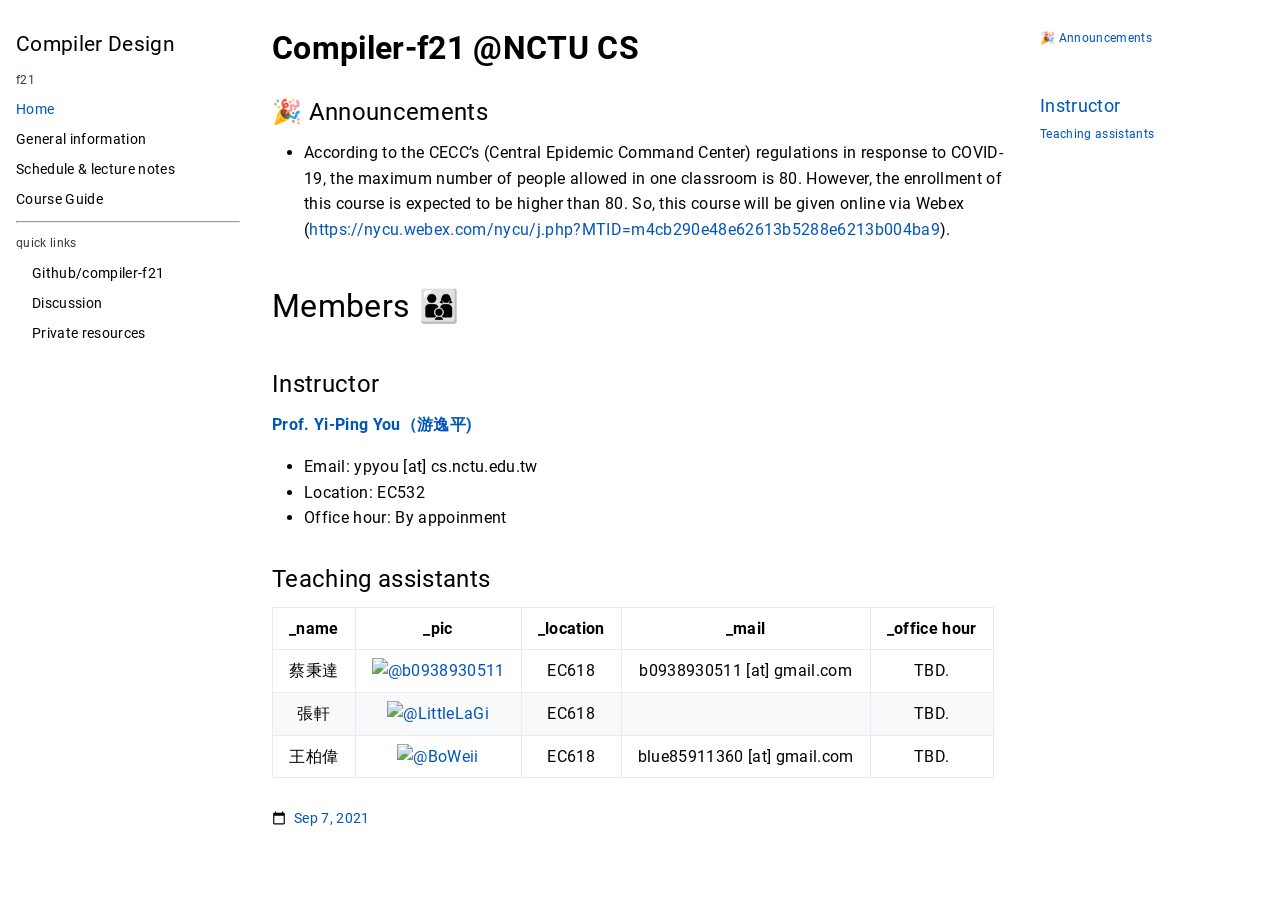
==== index.html @ fcc19ae1 ":robot:  2021-09-13 07:08:56 PM" ====
<!doctype html><html lang=en>
<head>
<meta name=generator content="Hugo 0.88.1">
<meta charset=utf-8>
<meta name=viewport content="width=device-width,initial-scale=1">
<meta name=description content="Home"><meta property="og:title" content="Home">
<meta property="og:description" content>
<meta property="og:type" content="website">
<meta property="og:url" content="https://compiler-f21.github.io/">
<title>Home | Compiler Design</title>
<link rel=icon href=/favicon.png type=image/x-icon>
<link rel=stylesheet href=/book.min.0258f1cdd9d6166f4c613facd237db2da0faf7b28d9a75de81474d463368a882.css integrity="sha256-AljxzdnWFm9MYT+s0jfbLaD697KNmnXegUdNRjNoqII=">
<link rel=alternate type=application/rss+xml href=https://compiler-f21.github.io/index.xml title="Compiler Design">
<script type=text/javascript>var gaJsHost="https:"==document.location.protocol?"https://ssl.":"http://www.";document.write(unescape("%3Cscript src='"+gaJsHost+"google-analytics.com/ga.js' type='text/javascript'%3E%3C/script%3E"))</script>
<script type=text/javascript>try{var pageTracker=_gat._getTracker("UA-392011-7");pageTracker._trackPageview()}catch(a){}</script>
</head>
<body>
<input type=checkbox class=hidden id=menu-control>
<main class="container flex">
<aside class=book-menu>
<nav>
<h2 class=book-brand>
<a href=/><span>Compiler Design</span>
</a>
</h2>
<ul>
<li>
<h5 class=dim-title>f21</h5>
</li>
<li><a href=/ class=active>Home</a></li>
<li><a href=/docs/syllabus/>General information</a></li>
<li><a href=/docs/schedule/>Schedule & lecture notes</a></li>
<li><a href=/docs/guide/>Course Guide</a></li>
</ul>
<hr>
<ul>
<li>
<h5 class=dim-title>quick links</h5>
<ul>
<li><a target=_blank href=https://github.com/compiler-f21>Github/compiler-f21</a></li>
<li><a target=_blank href=https://github.com/compiler-f21/discussion>Discussion</a></li>
<li><a target=_blank href=https://github.com/compiler-f21/private>Private resources</a></li>
</ul>
</li>
</ul>
</nav>
<script>(function(){var a=document.querySelector("aside.book-menu nav");addEventListener("beforeunload",function(b){localStorage.setItem("menu.scrollTop",a.scrollTop)}),a.scrollTop=localStorage.getItem("menu.scrollTop")})()</script>
</aside>
<div class=book-page>
<header class=book-header>
<div class="flex align-center justify-between">
<label for=menu-control>
<img src=/svg/menu.svg class=book-icon alt=Menu>
</label>
<strong>Home</strong>
<label for=toc-control>
<img src=/svg/toc.svg class=book-icon alt="Table of Contents">
</label>
</div>
<input type=checkbox class=hidden id=toc-control>
<aside class="hidden clearfix">
<nav id=TableOfContents>
<ul>
<li><a href=#-announcements>🎉 Announcements</a></li>
</ul>
<ul>
<li><a href=#h2-idprof-title-instructorh2><h2 id=prof-title> Instructor</h2></a></li>
<li><a href=#teaching-assistants>Teaching assistants</a></li>
</ul>
</nav>
</aside>
</header>
<article class=markdown><h1 id=compiler-f21-nctu-cs><strong>Compiler-f21 @NCTU CS</strong></h1>
<h2 id=-announcements>🎉 Announcements</h2>
<ul>
<li>According to the CECC’s (Central Epidemic Command Center) regulations in response to COVID-19, the maximum number of people allowed in one classroom is 80. However, the enrollment of this course is expected to be higher than 80. So, this course will be given online via Webex (<a href="https://nycu.webex.com/nycu/j.php?MTID=m4cb290e48e62613b5288e6213b004ba9">https://nycu.webex.com/nycu/j.php?MTID=m4cb290e48e62613b5288e6213b004ba9</a>).</li>
</ul>
<h1 id=members->Members 👨‍👩‍👦</h1>
<h2 id=h2-idprof-title-instructorh2><h2 id=prof-title> Instructor</h2></h2>
<p><strong><a id=prof-name target=_blank href=http://www.cs.nctu.edu.tw/~ypyou/>Prof. Yi-Ping You（游逸平)</a></strong></p>
<ul>
<li>Email: ypyou [at] cs.nctu.edu.tw</li>
<li>Location: EC532</li>
<li>Office hour: By appoinment</li>
</ul>
<h2 id=teaching-assistants>Teaching assistants</h2>
<table>
<thead>
<tr>
<th style=text-align:center>_name</th>
<th style=text-align:center>_pic</th>
<th style=text-align:center>_location</th>
<th style=text-align:center>_mail</th>
<th style=text-align:center>_office hour</th>
</tr>
</thead>
<tbody>
<tr>
<td style=text-align:center>蔡秉達</td>
<td style=text-align:center><a target=_blank href=https://github.com/b0938930511><img class=avatar width=50 alt=@b0938930511 src="https://avatars2.githubusercontent.com/u/45251297?s=96&v=4"></a></td>
<td style=text-align:center>EC618</td>
<td style=text-align:center>b0938930511 [at] gmail.com</td>
<td style=text-align:center>TBD.</td>
</tr>
<tr>
<td style=text-align:center>張軒</td>
<td style=text-align:center><a target=_blank href=https://github.com/LittleLaGi><img class=avatar width=50 alt=@LittleLaGi src="https://avatars2.githubusercontent.com/u/36816203?s=96&v=4"></a></td>
<td style=text-align:center>EC618</td>
<td style=text-align:center></td>
<td style=text-align:center>TBD.</td>
</tr>
<tr>
<td style=text-align:center>王柏偉</td>
<td style=text-align:center><a target=_blank href=https://github.com/BoWeii><img class=avatar width=50 alt=@BoWeii src="https://avatars2.githubusercontent.com/u/47877269?s=96&v=4"></a></td>
<td style=text-align:center>EC618</td>
<td style=text-align:center>blue85911360 [at] gmail.com</td>
<td style=text-align:center>TBD.</td>
</tr>
</tbody>
</table>
</article>
<footer class=book-footer>
<div class="flex justify-between">
<div>
<a class="flex align-center" href=https://github.com/compiler-f21/website/commit/cf876aaf8ef750c0e88a9eeb818fc512503391a4 title="Last modified by Yi-Ping You | Sep 7, 2021" target=_blank rel=noopener>
<img src=/svg/calendar.svg class=book-icon alt=Calendar>
<span>Sep 7, 2021</span>
</a>
</div>
</div>
<div class=book-comments>
</div>
</footer>
</div>
<aside class=book-toc>
<nav id=TableOfContents>
<ul>
<li><a href=#-announcements>🎉 Announcements</a></li>
</ul>
<ul>
<li><a href=#h2-idprof-title-instructorh2><h2 id=prof-title> Instructor</h2></a></li>
<li><a href=#teaching-assistants>Teaching assistants</a></li>
</ul>
</nav>
</aside>
</main>
</body>
</html>
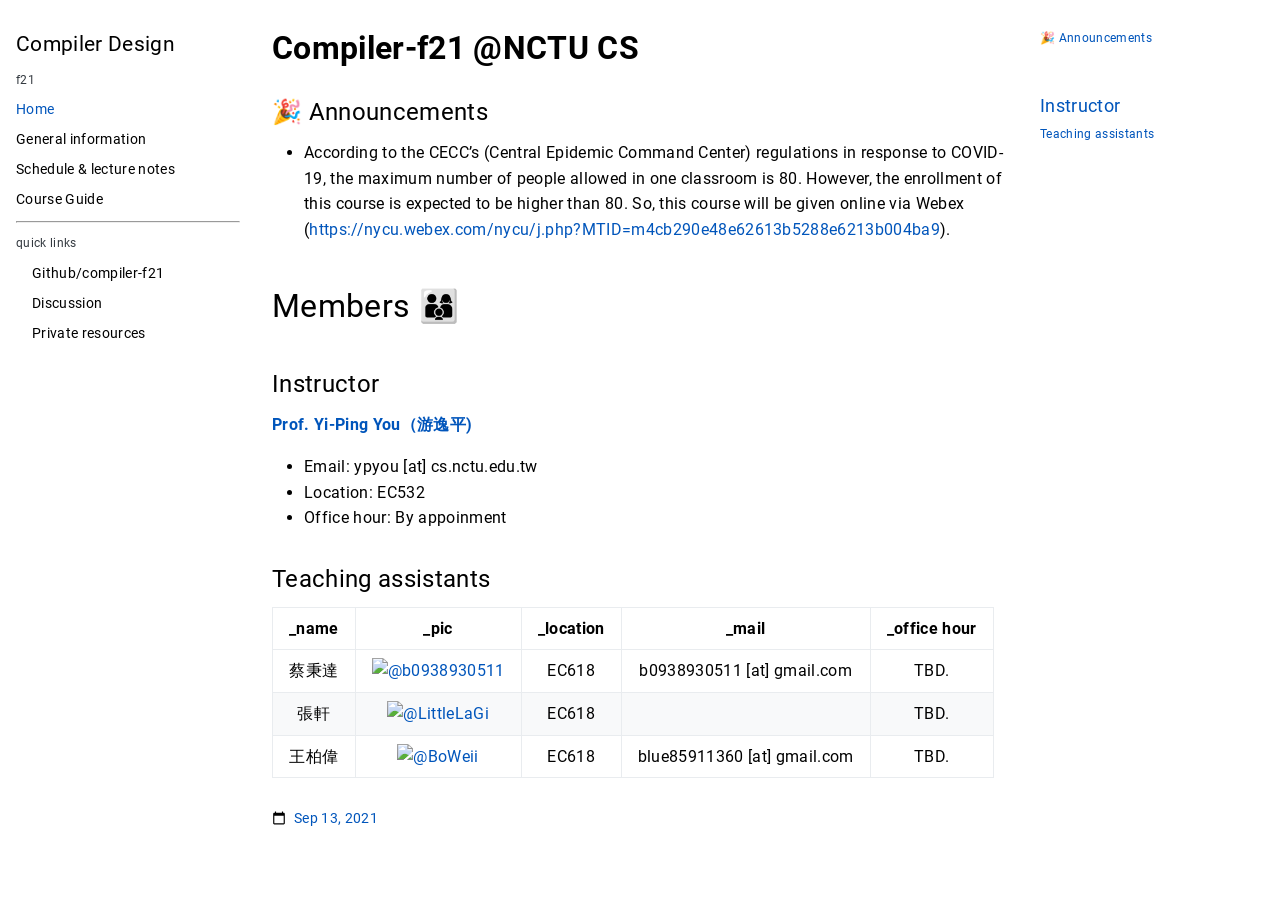
==== commit 1b4502ae: ":robot:  2021-09-13 11:21:12 PM" ====
--- a/index.html
+++ b/index.html
@@ -122,9 +122,9 @@
 <footer class=book-footer>
 <div class="flex justify-between">
 <div>
-<a class="flex align-center" href=https://github.com/compiler-f21/website/commit/cf876aaf8ef750c0e88a9eeb818fc512503391a4 title="Last modified by Yi-Ping You | Sep 7, 2021" target=_blank rel=noopener>
+<a class="flex align-center" href=https://github.com/compiler-f21/website/commit/019cc4b3b683286faf84de0f82d8569c18b877d6 title="Last modified by pttsai | Sep 13, 2021" target=_blank rel=noopener>
 <img src=/svg/calendar.svg class=book-icon alt=Calendar>
-<span>Sep 7, 2021</span>
+<span>Sep 13, 2021</span>
 </a>
 </div>
 </div>
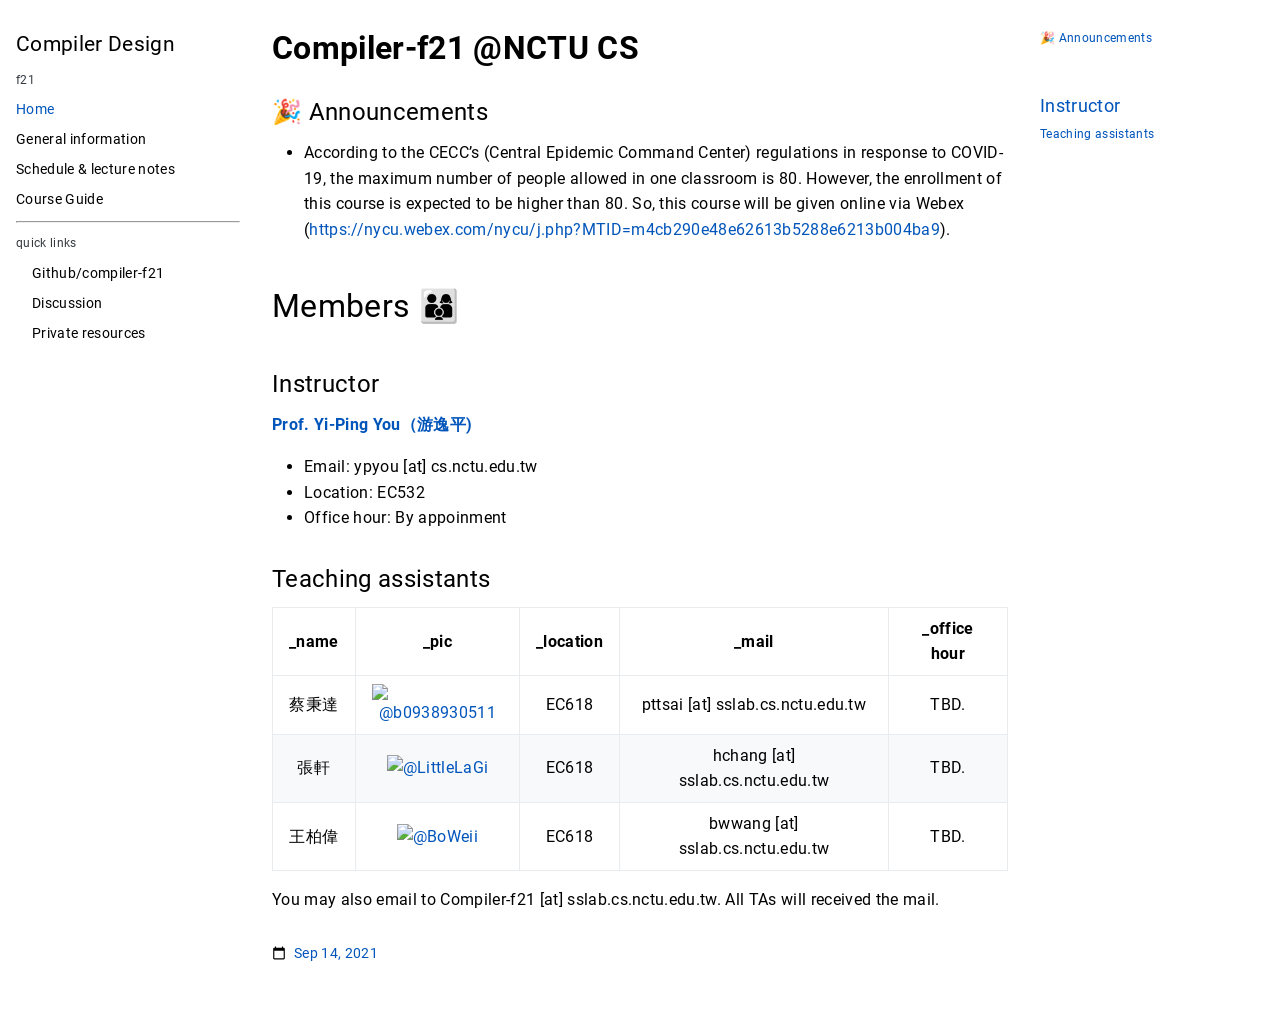
==== commit c76770ec: ":robot:  2021-09-14 03:26:05 PM" ====
--- a/index.html
+++ b/index.html
@@ -99,32 +99,33 @@
 <td style=text-align:center>蔡秉達</td>
 <td style=text-align:center><a target=_blank href=https://github.com/b0938930511><img class=avatar width=50 alt=@b0938930511 src="https://avatars2.githubusercontent.com/u/45251297?s=96&v=4"></a></td>
 <td style=text-align:center>EC618</td>
-<td style=text-align:center>b0938930511 [at] gmail.com</td>
+<td style=text-align:center>pttsai [at] sslab.cs.nctu.edu.tw</td>
 <td style=text-align:center>TBD.</td>
 </tr>
 <tr>
 <td style=text-align:center>張軒</td>
 <td style=text-align:center><a target=_blank href=https://github.com/LittleLaGi><img class=avatar width=50 alt=@LittleLaGi src="https://avatars2.githubusercontent.com/u/36816203?s=96&v=4"></a></td>
 <td style=text-align:center>EC618</td>
-<td style=text-align:center></td>
+<td style=text-align:center>hchang [at] sslab.cs.nctu.edu.tw</td>
 <td style=text-align:center>TBD.</td>
 </tr>
 <tr>
 <td style=text-align:center>王柏偉</td>
 <td style=text-align:center><a target=_blank href=https://github.com/BoWeii><img class=avatar width=50 alt=@BoWeii src="https://avatars2.githubusercontent.com/u/47877269?s=96&v=4"></a></td>
 <td style=text-align:center>EC618</td>
-<td style=text-align:center>blue85911360 [at] gmail.com</td>
+<td style=text-align:center>bwwang [at] sslab.cs.nctu.edu.tw</td>
 <td style=text-align:center>TBD.</td>
 </tr>
 </tbody>
 </table>
+<p>You may also email to Compiler-f21 [at] sslab.cs.nctu.edu.tw. All TAs will received the mail.</p>
 </article>
 <footer class=book-footer>
 <div class="flex justify-between">
 <div>
-<a class="flex align-center" href=https://github.com/compiler-f21/website/commit/019cc4b3b683286faf84de0f82d8569c18b877d6 title="Last modified by pttsai | Sep 13, 2021" target=_blank rel=noopener>
+<a class="flex align-center" href=https://github.com/compiler-f21/website/commit/b2b97873c9101faa7893d3c6816c72caa6f9b398 title="Last modified by boweii | Sep 14, 2021" target=_blank rel=noopener>
 <img src=/svg/calendar.svg class=book-icon alt=Calendar>
-<span>Sep 13, 2021</span>
+<span>Sep 14, 2021</span>
 </a>
 </div>
 </div>
